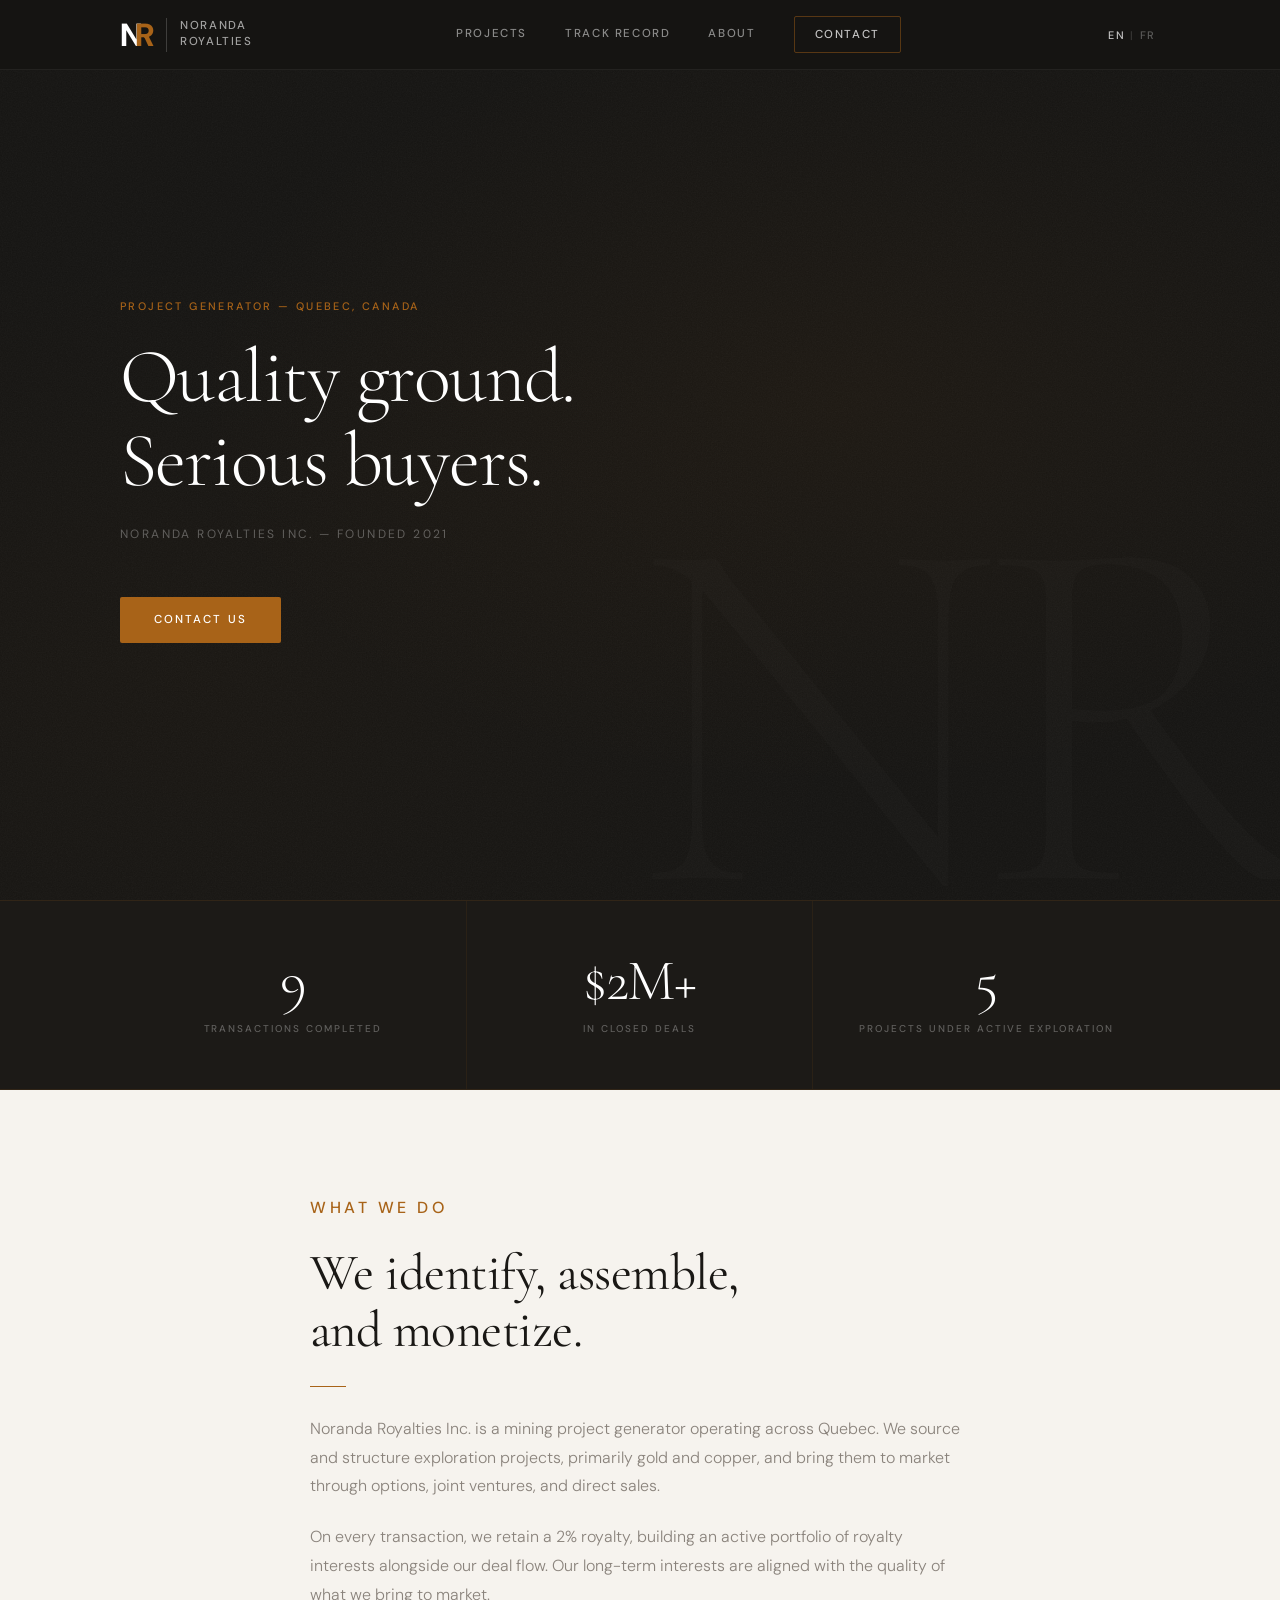
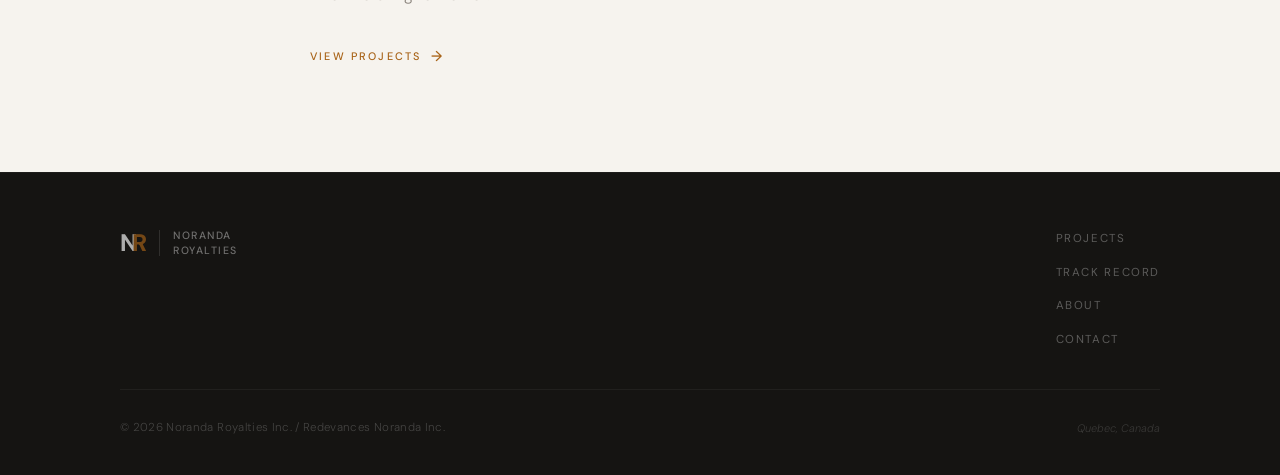
==== index.html @ e09256e7 "Add files via upload" ====
<!DOCTYPE html>
<html lang="en" data-lang="en">
<head>
  <meta charset="UTF-8">
  <meta name="viewport" content="width=device-width, initial-scale=1.0">
  <title data-title-en="Noranda Royalties — Mining Project Generator, Quebec" data-title-fr="Redevances Noranda — Générateur de Projets Miniers, Québec">
    Noranda Royalties — Mining Project Generator, Quebec
  </title>
  <meta name="description" content="Noranda Royalties Inc. — Mining project generator. Gold, copper and lithium exploration projects in Quebec, Canada.">
  <link rel="icon" type="image/svg+xml" href="assets/favicon.svg">
  <link rel="stylesheet" href="style.css">
</head>
<body>

  <!-- ── NAVBAR ── -->
  <nav class="navbar">
    <div class="container">
      <a href="index.html" class="nav-logo">
        <div class="logo-mark">
          <span class="logo-n">N</span><span class="logo-r">R</span>
        </div>
        <div class="logo-sep"></div>
        <div class="logo-wordmark">
          <span class="logo-w1">NORANDA</span>
          <span class="logo-w2">ROYALTIES</span>
        </div>
      </a>

      <div class="nav-links">
        <a href="projects.html" data-en="Projects" data-fr="Projets">Projects</a>
        <a href="track-record.html" data-en="Track Record" data-fr="Historique">Track Record</a>
        <a href="about.html" data-en="About" data-fr="À Propos">About</a>
        <a href="contact.html" class="nav-cta" data-en="Contact" data-fr="Contact">Contact</a>
      </div>

      <div class="nav-controls">
        <button class="lang-toggle" onclick="toggleLanguage()" aria-label="Toggle language">
          <span class="lang-en lang-active">EN</span>
          <span class="lang-sep">|</span>
          <span class="lang-fr">FR</span>
        </button>
        <button class="hamburger" onclick="toggleMenu()" aria-label="Menu">
          <span></span><span></span><span></span>
        </button>
      </div>
    </div>
  </nav>

  <!-- ── MOBILE MENU ── -->
  <div class="mobile-menu" id="mobileMenu">
    <a href="index.html" onclick="closeMobileMenu()" data-en="Home" data-fr="Accueil">Home</a>
    <a href="projects.html" onclick="closeMobileMenu()" data-en="Projects" data-fr="Projets">Projects</a>
    <a href="track-record.html" onclick="closeMobileMenu()" data-en="Track Record" data-fr="Historique">Track Record</a>
    <a href="about.html" onclick="closeMobileMenu()" data-en="About" data-fr="À Propos">About</a>
    <a href="contact.html" class="mobile-cta" onclick="closeMobileMenu()" data-en="Contact Us" data-fr="Contactez-Nous">Contact Us</a>
    <div class="mobile-lang">
      <button onclick="setLanguage('en'); closeMobileMenu();" class="lang-en">EN</button>
      <button onclick="setLanguage('fr'); closeMobileMenu();" class="lang-fr">FR</button>
    </div>
  </div>

  <!-- ── HERO ── -->
  <main>
    <section class="hero">
      <div class="hero-bg-mark" aria-hidden="true">NR</div>
      <div class="container">
        <div class="hero-content">
          <p class="eyebrow fade-in"
            data-en="Project Generator — Quebec, Canada"
            data-fr="Générateur de Projets — Québec, Canada">
            Project Generator — Quebec, Canada
          </p>
          <h1 class="fade-in delay-1"
            data-en="Quality ground.<br>Serious buyers."
            data-fr="Des terrains de qualité.<br>Des acheteurs sérieux.">
            Quality ground.<br>Serious buyers.
          </h1>
          <p class="hero-sub fade-in delay-2"
            data-en="Noranda Royalties Inc. — Founded 2021"
            data-fr="Redevances Noranda Inc. — Fondée en 2021">
            Noranda Royalties Inc. — Founded 2021
          </p>
          <a href="contact.html" class="btn-primary fade-in delay-3"
            data-en="Contact Us"
            data-fr="Contactez-Nous">
            Contact Us
          </a>
        </div>
      </div>
    </section>

    <!-- ── STATS BAND ── -->
    <section class="stats-band">
      <div class="container">
        <div class="stat fade-in">
          <span class="stat-number">9</span>
          <span class="stat-label" data-en="Transactions Completed" data-fr="Transactions Conclues">Transactions Completed</span>
        </div>
        <div class="stat fade-in delay-1">
          <span class="stat-number">$2M+</span>
          <span class="stat-label" data-en="In Closed Deals" data-fr="En Ententes Conclues">In Closed Deals</span>
        </div>
        <div class="stat fade-in delay-2">
          <span class="stat-number">5</span>
          <span class="stat-label" data-en="Projects Under Active Exploration" data-fr="Projets en Exploration Active">Projects Under Active Exploration</span>
        </div>
      </div>
    </section>

    <!-- ── INTRO ── -->
    <section class="intro-section">
      <div class="container">
        <p class="eyebrow fade-in" data-en="What We Do" data-fr="Ce Que Nous Faisons">What We Do</p>
        <h2 class="fade-in delay-1"
          data-en="We identify, assemble,<br>and monetize."
          data-fr="Nous identifions, assemblons<br>et monétisons.">
          We identify, assemble,<br>and monetize.
        </h2>
        <span class="gold-rule fade-in delay-1"></span>
        <p class="fade-in delay-2"
          data-en="Noranda Royalties Inc. is a mining project generator operating across Quebec. We source and structure exploration projects, primarily gold and copper, and bring them to market through options, joint ventures, and direct sales."
          data-fr="Redevances Noranda Inc. est un générateur de projets miniers opérant à travers le Québec. Nous sourceons et structurons des projets d'exploration, principalement aurifères et cuprifères, et les mettons en marché via des options, des coentreprises et des ventes directes.">
          Noranda Royalties Inc. is a mining project generator operating across Quebec. We source and structure exploration projects, primarily gold and copper, and bring them to market through options, joint ventures, and direct sales.
        </p>
        <p class="fade-in delay-3"
          data-en="On every transaction, we retain a 2% royalty, building an active portfolio of royalty interests alongside our deal flow. Our long-term interests are aligned with the quality of what we bring to market."
          data-fr="Sur chaque transaction, nous conservons une redevance de 2 %, constituant un portefeuille actif d'intérêts de redevance parallèlement à notre flux d'affaires. Nos intérêts à long terme sont alignés sur la qualité de ce que nous apportons au marché.">
          On every transaction, we retain a 2% royalty, building an active portfolio of royalty interests alongside our deal flow. Our long-term interests are aligned with the quality of what we bring to market.
        </p>
        <a href="projects.html" class="text-link fade-in delay-3"
          data-en="View Projects"
          data-fr="Voir les Projets">
          View Projects
        </a>
      </div>
    </section>
  </main>

  <!-- ── FOOTER ── -->
  <footer class="footer">
    <div class="container">
      <div class="footer-top">
        <a href="index.html" class="nav-logo" style="opacity:0.65;">
          <div class="logo-mark" style="font-size:1.5rem;">
            <span class="logo-n">N</span><span class="logo-r">R</span>
          </div>
          <div class="logo-sep" style="height:26px;"></div>
          <div class="logo-wordmark">
            <span class="logo-w1" style="font-size:0.66rem;">NORANDA</span>
            <span class="logo-w2" style="font-size:0.66rem;">ROYALTIES</span>
          </div>
        </a>
        <nav class="footer-nav">
          <a href="projects.html" data-en="Projects" data-fr="Projets">Projects</a>
          <a href="track-record.html" data-en="Track Record" data-fr="Historique">Track Record</a>
          <a href="about.html" data-en="About" data-fr="À Propos">About</a>
          <a href="contact.html" data-en="Contact" data-fr="Contact">Contact</a>
        </nav>
      </div>
      <div class="footer-bottom">
        <p class="footer-copy"
          data-en="© 2026 Noranda Royalties Inc. / Redevances Noranda Inc."
          data-fr="© 2026 Redevances Noranda Inc. / Noranda Royalties Inc.">
          © 2026 Noranda Royalties Inc. / Redevances Noranda Inc.
        </p>
        <p class="footer-tagline"
          data-en="Quebec, Canada"
          data-fr="Québec, Canada">
          Quebec, Canada
        </p>
      </div>
    </div>
  </footer>

  <script src="script.js"></script>
</body>
</html>
---- style.css ----
/* ═══════════════════════════════════════════════════
   NORANDA ROYALTIES — Global Stylesheet
   Aesthetic: Geological Precision
   Dark luxury-industrial · Typography-first · Restrained
═══════════════════════════════════════════════════ */

@import url('https://fonts.googleapis.com/css2?family=Cormorant+Garamond:ital,wght@0,300;0,400;0,500;0,600;1,300;1,400&family=DM+Sans:opsz,wght@9..40,300;9..40,400;9..40,500;9..40,700&display=swap');

/* ── Variables ── */
:root {
  --bg-dark:      #151412;
  --bg-dark-alt:  #1C1A17;
  --gold:         #A86318;
  --gold-muted:   rgba(168, 99, 24, 0.45);
  --bg-light:     #F6F3EE;
  --bg-warm:      #EFECE7;
  --white:        #FFFFFF;
  --text-dark:    #1A1815;
  --text-mid:     #4A4542;
  --text-muted:   #8A837C;
  --rule:         rgba(168, 99, 24, 0.18);
  --ease-out:     cubic-bezier(0.16, 1, 0.3, 1);
  --ease-in-out:  cubic-bezier(0.4, 0, 0.2, 1);
  --radius:       2px;
  --max-width:    1120px;
}

/* ── Reset ── */
*, *::before, *::after { box-sizing: border-box; margin: 0; padding: 0; }

html { scroll-behavior: smooth; font-size: 16px; }

body {
  font-family: 'DM Sans', sans-serif;
  font-weight: 400;
  font-optical-sizing: auto;
  background: var(--white);
  color: var(--text-dark);
  line-height: 1.7;
  -webkit-font-smoothing: antialiased;
  -moz-osx-font-smoothing: grayscale;
}

img { max-width: 100%; display: block; }
a { text-decoration: none; color: inherit; }
ul { list-style: none; }

/* ── Container ── */
.container {
  width: 100%;
  max-width: var(--max-width);
  margin: 0 auto;
  padding: 0 40px;
}

/* ── Typography ── */
h1, h2, h3, h4 {
  font-family: 'Cormorant Garamond', serif;
  line-height: 1.1;
  font-optical-sizing: auto;
}

h1 {
  font-size: clamp(3rem, 6vw, 5.5rem);
  font-weight: 400;
  letter-spacing: -0.02em;
}

h2 {
  font-size: clamp(2.1rem, 4vw, 3.2rem);
  font-weight: 400;
  letter-spacing: -0.01em;
}

h3 {
  font-size: clamp(1.3rem, 2vw, 1.65rem);
  font-weight: 400;
}

p {
  line-height: 1.8;
  color: var(--text-muted);
  font-weight: 300;
}

.eyebrow {
  font-family: 'DM Sans', sans-serif;
  font-size: 0.68rem;
  font-weight: 500;
  letter-spacing: 0.22em;
  text-transform: uppercase;
  color: var(--gold);
}

/* ── Gold Rule (thin line motif) ── */
.gold-rule {
  display: block;
  width: 36px;
  height: 1px;
  background: var(--gold);
  margin: 28px 0;
  opacity: 0.7;
}

/* ── Buttons ── */
.btn-primary {
  display: inline-block;
  padding: 13px 34px;
  background: var(--gold);
  color: var(--white);
  font-family: 'DM Sans', sans-serif;
  font-size: 0.72rem;
  font-weight: 500;
  letter-spacing: 0.18em;
  text-transform: uppercase;
  border: none;
  border-radius: var(--radius);
  cursor: pointer;
  transition: background 0.3s var(--ease-out), transform 0.3s var(--ease-out);
}

.btn-primary:hover {
  background: #BC7020;
  transform: translateY(-1px);
}

.btn-outline {
  display: inline-block;
  padding: 11px 28px;
  background: transparent;
  color: var(--text-dark);
  font-family: 'DM Sans', sans-serif;
  font-size: 0.72rem;
  font-weight: 500;
  letter-spacing: 0.18em;
  text-transform: uppercase;
  border: 1px solid rgba(0,0,0,0.2);
  border-radius: var(--radius);
  cursor: pointer;
  transition: border-color 0.25s, color 0.25s, transform 0.3s var(--ease-out);
}

.btn-outline:hover {
  border-color: var(--gold);
  color: var(--gold);
  transform: translateY(-1px);
}

.btn-outline-light {
  display: inline-block;
  padding: 11px 28px;
  background: transparent;
  color: rgba(255,255,255,0.7);
  font-family: 'DM Sans', sans-serif;
  font-size: 0.72rem;
  font-weight: 500;
  letter-spacing: 0.18em;
  text-transform: uppercase;
  border: 1px solid rgba(255,255,255,0.2);
  border-radius: var(--radius);
  cursor: pointer;
  transition: border-color 0.25s, color 0.25s, transform 0.3s var(--ease-out);
}

.btn-outline-light:hover {
  border-color: var(--gold);
  color: var(--white);
}

/* ── NAVBAR ── */
.navbar {
  position: fixed;
  top: 0; left: 0; right: 0;
  z-index: 1000;
  background: var(--bg-dark);
  border-bottom: 1px solid rgba(255,255,255,0.04);
  height: 70px;
  transition: border-color 0.4s, box-shadow 0.4s;
}

.navbar .container {
  display: flex;
  align-items: center;
  justify-content: space-between;
  height: 100%;
}

/* Logo */
.nav-logo {
  display: flex;
  align-items: center;
  gap: 13px;
  flex-shrink: 0;
}

.logo-mark {
  display: flex;
  align-items: flex-end;
  font-family: 'DM Sans', sans-serif;
  font-weight: 800;
  font-size: 2rem;
  line-height: 1;
}

.logo-n { color: var(--white); letter-spacing: -0.04em; }
.logo-r { color: var(--gold); margin-left: -0.2em; letter-spacing: -0.04em; }

.logo-sep {
  width: 1px;
  height: 34px;
  background: rgba(255,255,255,0.18);
  flex-shrink: 0;
}

.logo-wordmark {
  display: flex;
  flex-direction: column;
  gap: 1px;
}

.logo-w1, .logo-w2 {
  font-family: 'DM Sans', sans-serif;
  font-weight: 500;
  font-size: 0.72rem;
  letter-spacing: 0.14em;
  color: rgba(255,255,255,0.6);
  line-height: 1.3;
  white-space: nowrap;
}

/* Nav links */
.nav-links {
  display: flex;
  align-items: center;
  gap: 38px;
}

.nav-links a {
  font-size: 0.72rem;
  font-weight: 500;
  letter-spacing: 0.14em;
  text-transform: uppercase;
  color: rgba(255,255,255,0.5);
  transition: color 0.25s;
  position: relative;
  padding-bottom: 2px;
}

.nav-links a::after {
  content: '';
  position: absolute;
  bottom: -2px; left: 0;
  width: 100%; height: 1px;
  background: var(--gold);
  transform: scaleX(0);
  transform-origin: left;
  transition: transform 0.35s var(--ease-out);
}

.nav-links a:hover,
.nav-links a.active { color: var(--white); }

.nav-links a:hover::after,
.nav-links a.active::after { transform: scaleX(1); }

.nav-links a.nav-cta {
  color: rgba(255,255,255,0.75);
  padding: 8px 20px;
  border: 1px solid rgba(168, 99, 24, 0.45);
  border-radius: var(--radius);
  letter-spacing: 0.14em;
}

.nav-links a.nav-cta::after { display: none; }

.nav-links a.nav-cta:hover {
  border-color: var(--gold);
  color: var(--white);
  background: rgba(168,99,24,0.08);
}

/* Nav Controls */
.nav-controls {
  display: flex;
  align-items: center;
  gap: 18px;
}

.lang-toggle {
  background: none;
  border: none;
  cursor: pointer;
  display: flex;
  align-items: center;
  gap: 5px;
  font-family: 'DM Sans', sans-serif;
  font-size: 0.68rem;
  font-weight: 500;
  letter-spacing: 0.14em;
  color: rgba(255,255,255,0.3);
  transition: color 0.25s;
  padding: 4px;
}

.lang-toggle:hover { color: rgba(255,255,255,0.6); }
.lang-toggle .lang-active { color: rgba(255,255,255,0.75); }
.lang-toggle .lang-sep { color: rgba(255,255,255,0.15); }

/* Hamburger */
.hamburger {
  display: none;
  flex-direction: column;
  gap: 5px;
  background: none;
  border: none;
  cursor: pointer;
  padding: 4px;
}

.hamburger span {
  display: block;
  width: 20px; height: 1.5px;
  background: rgba(255,255,255,0.6);
  border-radius: 2px;
  transition: transform 0.35s var(--ease-out), opacity 0.25s;
}

/* Mobile menu */
.mobile-menu {
  display: none;
  position: fixed;
  top: 70px; left: 0; right: 0; bottom: 0;
  background: var(--bg-dark);
  z-index: 999;
  flex-direction: column;
  align-items: center;
  justify-content: center;
  gap: 36px;
}

.mobile-menu.open { display: flex; }

.mobile-menu a {
  font-family: 'Cormorant Garamond', serif;
  font-size: 2.2rem;
  font-weight: 300;
  color: rgba(255,255,255,0.7);
  letter-spacing: 0.04em;
  transition: color 0.25s;
}

.mobile-menu a:hover { color: var(--white); }

.mobile-menu .mobile-cta {
  font-family: 'DM Sans', sans-serif;
  font-size: 0.72rem;
  font-weight: 500;
  letter-spacing: 0.18em;
  text-transform: uppercase;
  color: var(--white) !important;
  padding: 12px 32px;
  border: 1px solid rgba(168,99,24,0.5);
  border-radius: var(--radius);
  margin-top: 8px;
}

.mobile-menu .mobile-lang {
  display: flex;
  gap: 20px;
  margin-top: 16px;
}

.mobile-menu .mobile-lang button {
  background: none; border: none;
  color: rgba(255,255,255,0.35);
  font-family: 'DM Sans', sans-serif;
  font-size: 0.72rem; font-weight: 500;
  letter-spacing: 0.14em;
  cursor: pointer;
  transition: color 0.25s;
}

.mobile-menu .mobile-lang button.lang-active { color: rgba(255,255,255,0.75); }

/* ── PAGE HEADER ── */
.page-header {
  padding: 136px 0 72px;
  background: var(--bg-dark);
  position: relative;
  overflow: hidden;
}

.page-header::after {
  content: '';
  position: absolute;
  bottom: 0; left: 0; right: 0;
  height: 1px;
  background: linear-gradient(90deg, transparent, rgba(168,99,24,0.3), transparent);
}

.page-header h1 { color: var(--white); margin-top: 16px; }

/* ── HERO ── */
.hero {
  min-height: 100vh;
  background: var(--bg-dark);
  display: flex;
  align-items: center;
  padding: 120px 0 80px;
  position: relative;
  overflow: hidden;
  isolation: isolate;
}

/* Grain texture */
.hero::before {
  content: '';
  position: absolute;
  inset: 0;
  background-image: url("data:image/svg+xml,%3Csvg xmlns='http://www.w3.org/2000/svg' width='500' height='500'%3E%3Cfilter id='g'%3E%3CfeTurbulence type='fractalNoise' baseFrequency='0.8' numOctaves='4' stitchTiles='stitch'/%3E%3CfeColorMatrix type='saturate' values='0'/%3E%3C/filter%3E%3Crect width='500' height='500' filter='url(%23g)'/%3E%3C/svg%3E");
  opacity: 0.05;
  pointer-events: none;
  z-index: 0;
}

/* Radial light */
.hero::after {
  content: '';
  position: absolute;
  inset: 0;
  background:
    radial-gradient(ellipse at 65% 45%, rgba(168,99,24,0.055) 0%, transparent 55%),
    radial-gradient(ellipse at 15% 75%, rgba(168,99,24,0.03) 0%, transparent 45%);
  pointer-events: none;
  z-index: 0;
}

/* Decorative large background lettermark */
.hero-bg-mark {
  position: absolute;
  bottom: -8%;
  right: -1%;
  font-family: 'Cormorant Garamond', serif;
  font-size: min(40vw, 560px);
  font-weight: 300;
  color: rgba(255,255,255,0.012);
  line-height: 1;
  pointer-events: none;
  user-select: none;
  letter-spacing: -0.05em;
  z-index: 0;
}

.hero-content {
  position: relative;
  z-index: 1;
}

.hero h1 {
  color: var(--white);
  margin: 18px 0 20px;
  max-width: 680px;
  font-weight: 300;
}

.hero-sub {
  font-size: 0.75rem;
  font-weight: 400;
  letter-spacing: 0.2em;
  text-transform: uppercase;
  color: rgba(255,255,255,0.3);
  margin-bottom: 52px;
}

/* ── STATS BAND ── */
.stats-band {
  background: var(--bg-dark-alt);
  padding: 0;
  border-top: 1px solid rgba(168,99,24,0.15);
  border-bottom: 1px solid rgba(168,99,24,0.15);
}

.stats-band .container {
  display: grid;
  grid-template-columns: repeat(3, 1fr);
}

.stat {
  padding: 52px 32px;
  text-align: center;
  border-right: 1px solid rgba(168,99,24,0.1);
}

.stat:last-child { border-right: none; }

.stat-number {
  display: block;
  font-family: 'Cormorant Garamond', serif;
  font-size: clamp(2.6rem, 4.5vw, 3.8rem);
  font-weight: 300;
  color: var(--white);
  line-height: 1;
  margin-bottom: 10px;
  letter-spacing: -0.02em;
}

.stat-label {
  display: block;
  font-size: 0.62rem;
  font-weight: 500;
  letter-spacing: 0.2em;
  text-transform: uppercase;
  color: rgba(255,255,255,0.3);
}

/* ── INTRO SECTION ── */
.intro-section {
  padding: 104px 0;
  background: var(--bg-light);
}

.intro-section .container { max-width: 740px; }
.intro-section h2 { margin: 16px 0; }
.intro-section p { font-size: 1rem; margin-bottom: 22px; }

.text-link {
  display: inline-flex;
  align-items: center;
  gap: 10px;
  font-size: 0.68rem;
  font-weight: 500;
  letter-spacing: 0.2em;
  text-transform: uppercase;
  color: var(--gold);
  margin-top: 12px;
  transition: gap 0.35s var(--ease-out);
}

.text-link:hover { gap: 16px; }
.text-link::after { content: '→'; font-size: 0.9rem; }

/* ── PROJECTS PAGE ── */
.projects-section {
  padding: 80px 0 104px;
  background: var(--bg-light);
}

.project-list { margin-top: 64px; }

.project-row {
  display: flex;
  align-items: center;
  justify-content: space-between;
  padding: 40px 48px;
  background: var(--white);
  border-bottom: 1px solid rgba(0,0,0,0.06);
  position: relative;
  transition: transform 0.35s var(--ease-out);
}

.project-row::before {
  content: '';
  position: absolute;
  left: 0; top: 0; bottom: 0;
  width: 2px;
  background: var(--gold);
  opacity: 0;
  transition: opacity 0.35s;
}

.project-row:hover { transform: translateX(6px); }
.project-row:hover::before { opacity: 1; }

.project-row.retained { opacity: 0.5; cursor: default; }
.project-row.retained:hover { transform: none; }
.project-row.retained:hover::before { opacity: 0; }

.project-info { flex: 1; }

.project-commodity {
  font-size: 0.62rem;
  font-weight: 500;
  letter-spacing: 0.2em;
  text-transform: uppercase;
  color: var(--gold);
  margin-bottom: 10px;
}

.project-row.retained .project-commodity { color: var(--text-muted); }

.project-info h3 { font-size: clamp(1.2rem, 2vw, 1.55rem); margin-bottom: 8px; }

.project-meta {
  font-size: 0.8rem;
  color: var(--text-muted);
  font-weight: 300;
}

.project-status {
  display: flex;
  align-items: center;
  gap: 7px;
  font-size: 0.65rem;
  font-weight: 500;
  letter-spacing: 0.16em;
  text-transform: uppercase;
  margin: 0 48px;
  white-space: nowrap;
}

.status-dot {
  width: 5px; height: 5px;
  border-radius: 50%;
  background: #3DAA67;
  flex-shrink: 0;
}

.status-dot.retained { background: rgba(0,0,0,0.2); }
.project-status.active-status { color: #3DAA67; }
.project-status.retained-status { color: var(--text-muted); }

.project-action { flex-shrink: 0; }

.projects-disclaimer {
  margin-top: 52px;
  padding-left: 24px;
  border-left: 1px solid var(--rule);
}

.projects-disclaimer p {
  font-size: 0.8rem;
  font-style: italic;
  color: var(--text-muted);
}

/* ── TRACK RECORD PAGE ── */
.track-stats-section {
  padding: 80px 0 96px;
  background: var(--bg-dark);
  position: relative;
  overflow: hidden;
}

.track-stats-section::before {
  content: '';
  position: absolute;
  inset: 0;
  background-image: url("data:image/svg+xml,%3Csvg xmlns='http://www.w3.org/2000/svg' width='500' height='500'%3E%3Cfilter id='g'%3E%3CfeTurbulence type='fractalNoise' baseFrequency='0.8' numOctaves='4' stitchTiles='stitch'/%3E%3CfeColorMatrix type='saturate' values='0'/%3E%3C/filter%3E%3Crect width='500' height='500' filter='url(%23g)'/%3E%3C/svg%3E");
  opacity: 0.04;
  pointer-events: none;
}

.track-intro {
  position: relative;
  z-index: 1;
  max-width: 600px;
  margin-bottom: 64px;
}

.track-intro p { color: rgba(255,255,255,0.35); }

.track-stats-grid {
  position: relative;
  z-index: 1;
  display: grid;
  grid-template-columns: repeat(3, 1fr);
  border: 1px solid rgba(168,99,24,0.15);
}

.track-stat {
  text-align: center;
  padding: 52px 24px;
  border-right: 1px solid rgba(168,99,24,0.1);
}

.track-stat:last-child { border-right: none; }

.track-stat-number {
  display: block;
  font-family: 'Cormorant Garamond', serif;
  font-size: clamp(3rem, 5.5vw, 5rem);
  font-weight: 300;
  color: var(--white);
  line-height: 1;
  margin-bottom: 14px;
  letter-spacing: -0.02em;
}

.track-stat-label {
  display: block;
  font-size: 0.6rem;
  font-weight: 500;
  letter-spacing: 0.22em;
  text-transform: uppercase;
  color: rgba(255,255,255,0.3);
}

/* Clients statement */
.clients-section {
  padding: 96px 0;
  background: var(--bg-light);
}

.clients-inner { max-width: 680px; }
.clients-inner h2 { margin: 16px 0; }

.clients-statement {
  font-size: 1.05rem;
  color: var(--text-mid);
  line-height: 1.85;
  font-weight: 300;
  margin-top: 20px;
}

.clients-statement strong {
  color: var(--text-dark);
  font-weight: 500;
}

/* ── ABOUT PAGE ── */
.about-section {
  padding: 80px 0 104px;
  background: var(--bg-light);
}

.about-grid {
  display: grid;
  grid-template-columns: 1fr 1fr;
  gap: 96px;
  align-items: start;
  margin-top: 64px;
}

.about-block h2 { margin: 16px 0; }
.about-block p { margin-bottom: 20px; }

.about-values {
  padding: 80px 0;
  background: var(--bg-dark);
  position: relative;
  overflow: hidden;
}

.about-values::before {
  content: '';
  position: absolute;
  inset: 0;
  background-image: url("data:image/svg+xml,%3Csvg xmlns='http://www.w3.org/2000/svg' width='500' height='500'%3E%3Cfilter id='g'%3E%3CfeTurbulence type='fractalNoise' baseFrequency='0.8' numOctaves='4' stitchTiles='stitch'/%3E%3CfeColorMatrix type='saturate' values='0'/%3E%3C/filter%3E%3Crect width='500' height='500' filter='url(%23g)'/%3E%3C/svg%3E");
  opacity: 0.04;
  pointer-events: none;
}

.values-grid {
  position: relative;
  z-index: 1;
  display: grid;
  grid-template-columns: repeat(3, 1fr);
  gap: 48px;
  margin-top: 52px;
}

.value-item {
  border-top: 1px solid rgba(168,99,24,0.25);
  padding-top: 28px;
}

.value-item h4 {
  font-family: 'Cormorant Garamond', serif;
  font-size: 1.25rem;
  font-weight: 400;
  color: var(--white);
  margin-bottom: 12px;
  letter-spacing: 0.01em;
}

.value-item p {
  font-size: 0.85rem;
  color: rgba(255,255,255,0.35);
  line-height: 1.75;
  font-weight: 300;
}

/* ── CONTACT PAGE ── */
.contact-section {
  padding: 80px 0 120px;
  background: var(--bg-light);
}

.contact-grid {
  display: grid;
  grid-template-columns: 1fr 1.5fr;
  gap: 96px;
  align-items: start;
  margin-top: 64px;
}

.contact-info h2 { margin: 16px 0; }
.contact-info p { margin-bottom: 18px; }

.contact-email-wrap {
  display: flex;
  align-items: center;
  gap: 16px;
  margin-top: 32px;
  flex-wrap: wrap;
}

.contact-email {
  display: inline-flex;
  align-items: center;
  gap: 10px;
  font-family: var(--font-display);
  font-size: clamp(1.15rem, 2.4vw, 1.85rem);
  font-weight: 400;
  color: var(--gold);
  letter-spacing: -0.01em;
  position: relative;
  transition: color 0.3s;
}

.contact-email::after {
  content: '';
  position: absolute;
  bottom: -2px;
  left: 0;
  width: 0;
  height: 1px;
  background: var(--gold);
  transition: width 0.45s var(--ease-out);
}

.contact-email:hover::after { width: 100%; }

.contact-email-arrow {
  width: 18px;
  height: 18px;
  flex-shrink: 0;
  opacity: 0;
  transform: translate(-5px, 5px);
  transition: opacity 0.3s, transform 0.35s var(--ease-out);
}

.contact-email:hover .contact-email-arrow {
  opacity: 1;
  transform: translate(0, 0);
}

.contact-copy-btn {
  display: inline-flex;
  align-items: center;
  padding: 6px 14px;
  border: 1px solid var(--rule);
  background: transparent;
  color: var(--text-muted);
  font-family: var(--font-body);
  font-size: 0.7rem;
  font-weight: 500;
  letter-spacing: 0.1em;
  text-transform: uppercase;
  cursor: pointer;
  transition: border-color 0.25s, color 0.25s, background 0.25s;
  flex-shrink: 0;
}

.contact-copy-btn:hover {
  border-color: var(--gold);
  color: var(--gold);
}

.contact-copy-btn.copied {
  border-color: var(--gold);
  background: var(--gold);
  color: #fff;
}

.contact-response {
  margin-top: 48px;
  padding: 18px 0 18px 20px;
  border-left: 1px solid var(--rule);
}

.contact-response p {
  font-size: 0.82rem;
  font-style: italic;
  color: var(--text-muted);
}

/* Form */
.contact-form { display: flex; flex-direction: column; gap: 20px; }

.form-group { display: flex; flex-direction: column; gap: 8px; }

.form-group label {
  font-size: 0.62rem;
  font-weight: 500;
  letter-spacing: 0.18em;
  text-transform: uppercase;
  color: var(--text-mid);
}

.form-group input,
.form-group textarea {
  width: 100%;
  padding: 13px 16px;
  border: 1px solid rgba(0,0,0,0.12);
  border-radius: var(--radius);
  background: var(--white);
  font-family: 'DM Sans', sans-serif;
  font-size: 0.92rem;
  font-weight: 300;
  color: var(--text-dark);
  transition: border-color 0.25s;
  outline: none;
}

.form-group input:focus,
.form-group textarea:focus { border-color: var(--gold); }

.form-group textarea { resize: vertical; min-height: 150px; }

.contact-form .btn-primary { align-self: flex-start; margin-top: 4px; }

/* ── CTA SECTIONS ── */
.cta-dark {
  background: var(--bg-dark-alt);
  padding: 88px 0;
  text-align: center;
  border-top: 1px solid rgba(168,99,24,0.12);
}

.cta-dark h2 { color: var(--white); margin: 16px 0 14px; }
.cta-dark p { margin-bottom: 40px; }

/* ── FOOTER ── */
.footer {
  background: var(--bg-dark);
  padding: 56px 0 36px;
  border-top: 1px solid rgba(255,255,255,0.04);
}

.footer-top {
  display: flex;
  align-items: flex-start;
  justify-content: space-between;
  gap: 40px;
  padding-bottom: 40px;
  border-bottom: 1px solid rgba(255,255,255,0.05);
}

.footer-nav {
  display: flex;
  flex-direction: column;
  gap: 14px;
}

.footer-nav a {
  font-size: 0.72rem;
  font-weight: 400;
  letter-spacing: 0.14em;
  text-transform: uppercase;
  color: rgba(255,255,255,0.3);
  transition: color 0.25s;
}

.footer-nav a:hover { color: rgba(255,255,255,0.65); }

.footer-bottom {
  display: flex;
  align-items: center;
  justify-content: space-between;
  padding-top: 28px;
  gap: 20px;
}

.footer-copy { font-size: 0.72rem; color: rgba(255,255,255,0.2); letter-spacing: 0.03em; }
.footer-tagline { font-size: 0.68rem; color: rgba(255,255,255,0.15); font-style: italic; }

/* ── PROJECT ROW NUMBER ── */
.project-row {
  position: relative;
  counter-increment: project-counter;
}

.project-num {
  position: absolute;
  right: 48px;
  top: 50%;
  transform: translateY(-50%);
  font-family: 'Cormorant Garamond', serif;
  font-size: 5.5rem;
  font-weight: 300;
  color: rgba(0,0,0,0.04);
  line-height: 1;
  pointer-events: none;
  user-select: none;
  letter-spacing: -0.04em;
  transition: color 0.35s;
  z-index: 0;
}

.project-row:hover .project-num { color: rgba(168,99,24,0.06); }
.project-row.retained .project-num { display: none; }

.project-info, .project-status, .project-action {
  position: relative;
  z-index: 1;
}

/* ── SERVICE CARDS (About) ── */
.services-section {
  padding: 80px 0 96px;
  background: var(--bg-warm);
}

.services-grid {
  display: grid;
  grid-template-columns: repeat(2, 1fr);
  gap: 2px;
  margin-top: 52px;
  max-width: 880px;
  background: rgba(0,0,0,0.06);
}

.service-card {
  background: var(--white);
  padding: 44px 40px;
  transition: background 0.3s;
}

.service-card:hover { background: var(--bg-light); }

.service-icon {
  font-family: 'Cormorant Garamond', serif;
  font-size: 2.2rem;
  font-weight: 300;
  color: var(--gold);
  line-height: 1;
  margin-bottom: 20px;
  opacity: 0.7;
}

.service-card h4 {
  font-family: 'Cormorant Garamond', serif;
  font-size: 1.3rem;
  font-weight: 400;
  color: var(--text-dark);
  margin-bottom: 14px;
  letter-spacing: 0.01em;
}

.service-card p {
  font-size: 0.88rem;
  line-height: 1.75;
  color: var(--text-muted);
  font-weight: 300;
}

/* ── FOUNDER TAG ── */
.founder-tag {
  display: inline-flex;
  align-items: center;
  gap: 12px;
  margin-top: 40px;
  padding-top: 28px;
  border-top: 1px solid rgba(0,0,0,0.08);
}

.founder-tag-line {
  width: 24px;
  height: 1px;
  background: var(--gold);
  opacity: 0.6;
  flex-shrink: 0;
}

.founder-name {
  font-family: 'Cormorant Garamond', serif;
  font-size: 1.05rem;
  font-weight: 400;
  font-style: italic;
  color: var(--text-mid);
  letter-spacing: 0.02em;
}

.founder-title {
  font-size: 0.65rem;
  font-weight: 500;
  letter-spacing: 0.18em;
  text-transform: uppercase;
  color: var(--text-muted);
}

/* ── CLIENTS SECTION ENHANCED ── */
.clients-features {
  margin-top: 48px;
  display: grid;
  grid-template-columns: repeat(2, 1fr);
  gap: 2px;
  background: rgba(168,99,24,0.08);
}

.client-feature {
  background: var(--bg-light);
  padding: 36px 40px;
}

.client-feature-label {
  font-size: 0.62rem;
  font-weight: 500;
  letter-spacing: 0.2em;
  text-transform: uppercase;
  color: var(--gold);
  margin-bottom: 10px;
}

.client-feature p {
  font-size: 0.9rem;
  color: var(--text-mid);
  line-height: 1.75;
  font-weight: 300;
}

/* ── STAT COUNTER ANIMATION ── */
@keyframes countUp {
  from { opacity: 0; transform: translateY(8px); }
  to   { opacity: 1; transform: translateY(0); }
}

.stat-number.counted {
  animation: countUp 0.6s var(--ease-out) both;
}

/* ── PAGE HEADER DECORATION ── */
.page-header-num {
  position: absolute;
  right: -2%;
  bottom: -15%;
  font-family: 'Cormorant Garamond', serif;
  font-size: min(28vw, 320px);
  font-weight: 300;
  color: rgba(255,255,255,0.018);
  line-height: 1;
  pointer-events: none;
  user-select: none;
  letter-spacing: -0.04em;
}

/* ── ANIMATIONS ── */
.fade-in {
  opacity: 0;
  transform: translateY(20px);
  transition: opacity 0.75s var(--ease-out), transform 0.75s var(--ease-out);
}

.fade-in.visible { opacity: 1; transform: translateY(0); }
.fade-in.delay-1 { transition-delay: 0.1s; }
.fade-in.delay-2 { transition-delay: 0.2s; }
.fade-in.delay-3 { transition-delay: 0.32s; }
.fade-in.delay-4 { transition-delay: 0.44s; }

/* ── RESPONSIVE ── */
@media (max-width: 1024px) {
  .about-grid { grid-template-columns: 1fr; gap: 56px; }
  .contact-grid { grid-template-columns: 1fr; gap: 56px; }
  .values-grid { grid-template-columns: 1fr 1fr; gap: 32px; }
  .services-grid { grid-template-columns: 1fr; }
  .clients-features { grid-template-columns: 1fr; }
  .container { padding: 0 32px; }
}

@media (max-width: 768px) {
  .container { padding: 0 22px; }

  .nav-links { display: none; }
  .nav-controls .lang-toggle { display: none; }
  .hamburger { display: flex; }

  .hero { min-height: 90vh; padding: 100px 0 60px; }
  .hero-bg-mark { display: none; }

  .stats-band .container {
    display: flex;
    flex-direction: column;
  }

  .stat {
    border-right: none;
    border-bottom: 1px solid rgba(168,99,24,0.1);
    padding: 36px 24px;
  }

  .stat:last-child { border-bottom: none; }

  .track-stats-grid {
    grid-template-columns: 1fr;
  }

  .track-stat {
    border-right: none;
    border-bottom: 1px solid rgba(168,99,24,0.1);
  }

  .track-stat:last-child { border-bottom: none; }

  .project-row {
    flex-direction: column;
    align-items: flex-start;
    gap: 20px;
    padding: 28px 24px;
  }

  .project-status { margin: 0; }

  .values-grid { grid-template-columns: 1fr; }

  .footer-top { flex-direction: column; gap: 28px; }
  .footer-nav { flex-direction: row; flex-wrap: wrap; gap: 16px; }
  .footer-bottom { flex-direction: column; align-items: flex-start; gap: 6px; }

  .page-header { padding: 108px 0 52px; }
}

@media (max-width: 480px) {
  .logo-wordmark, .logo-sep { display: none; }
  .cta-dark { padding: 64px 0; }
}
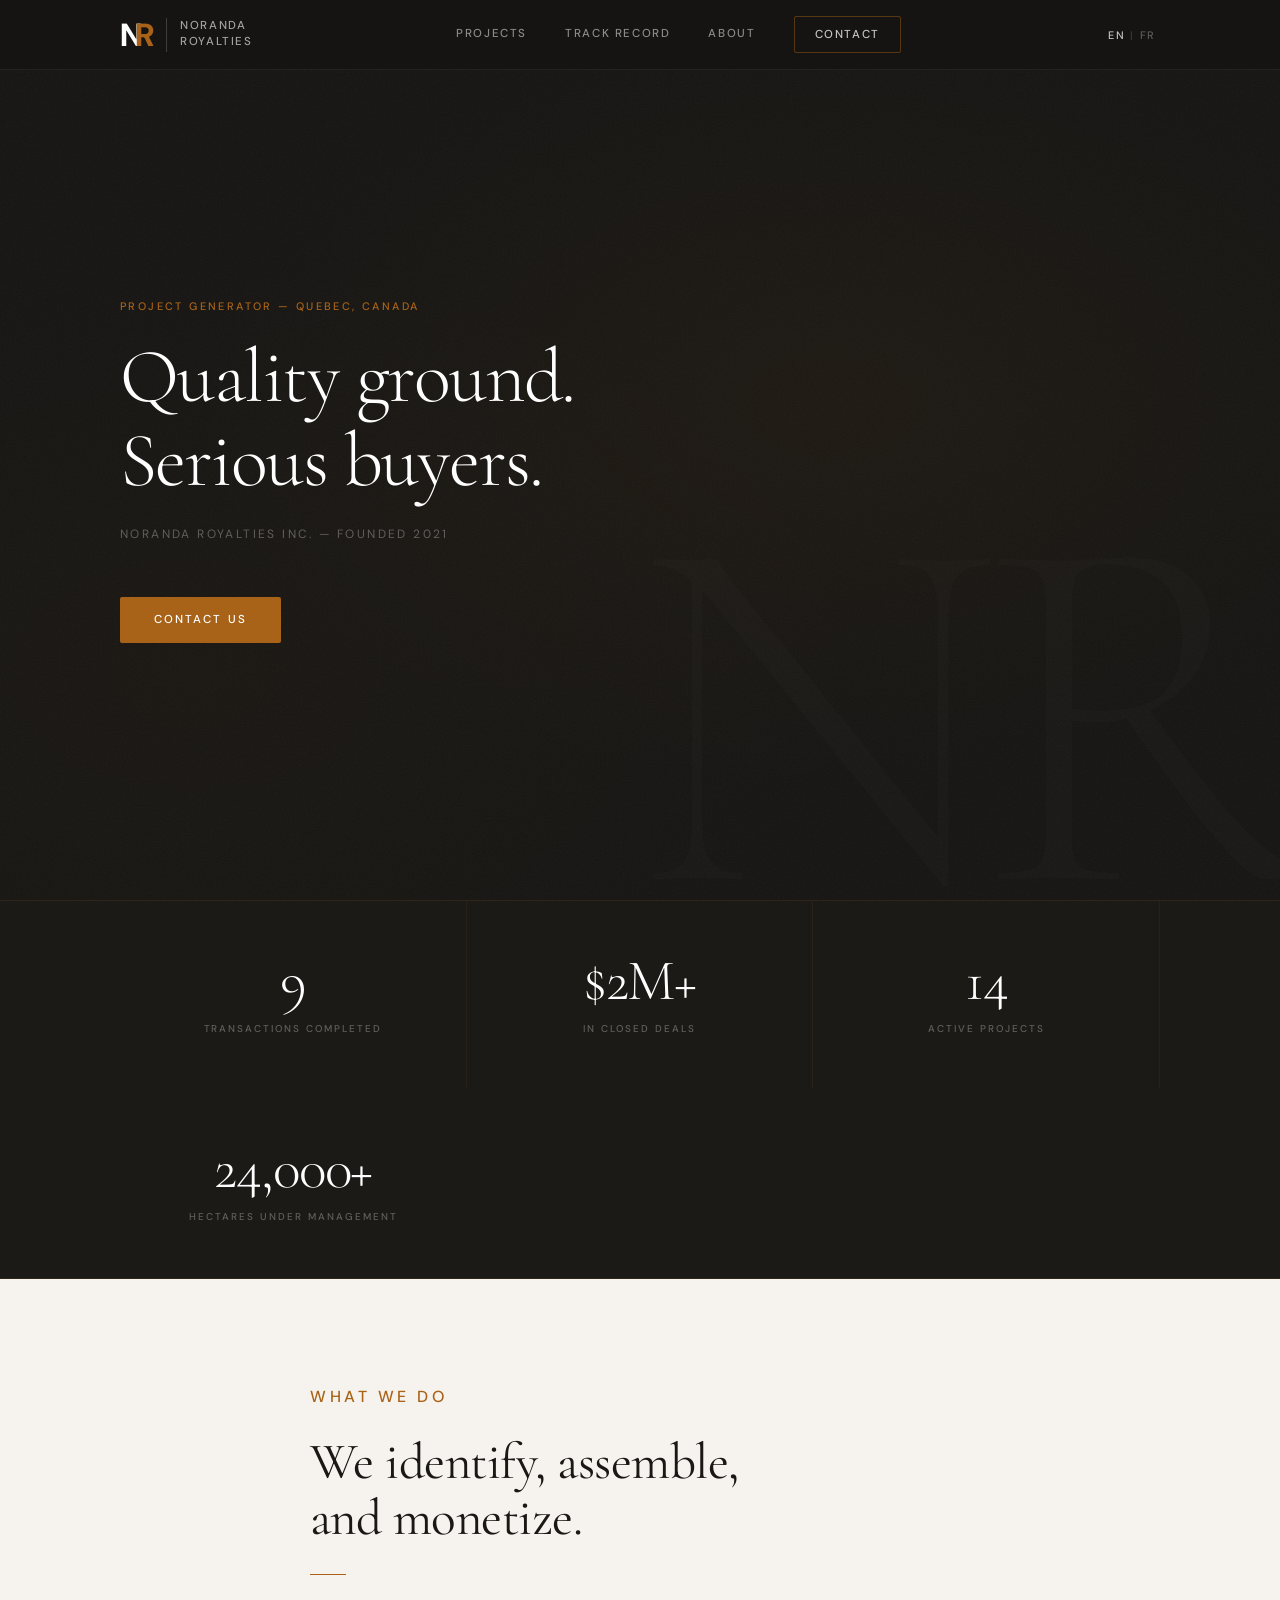
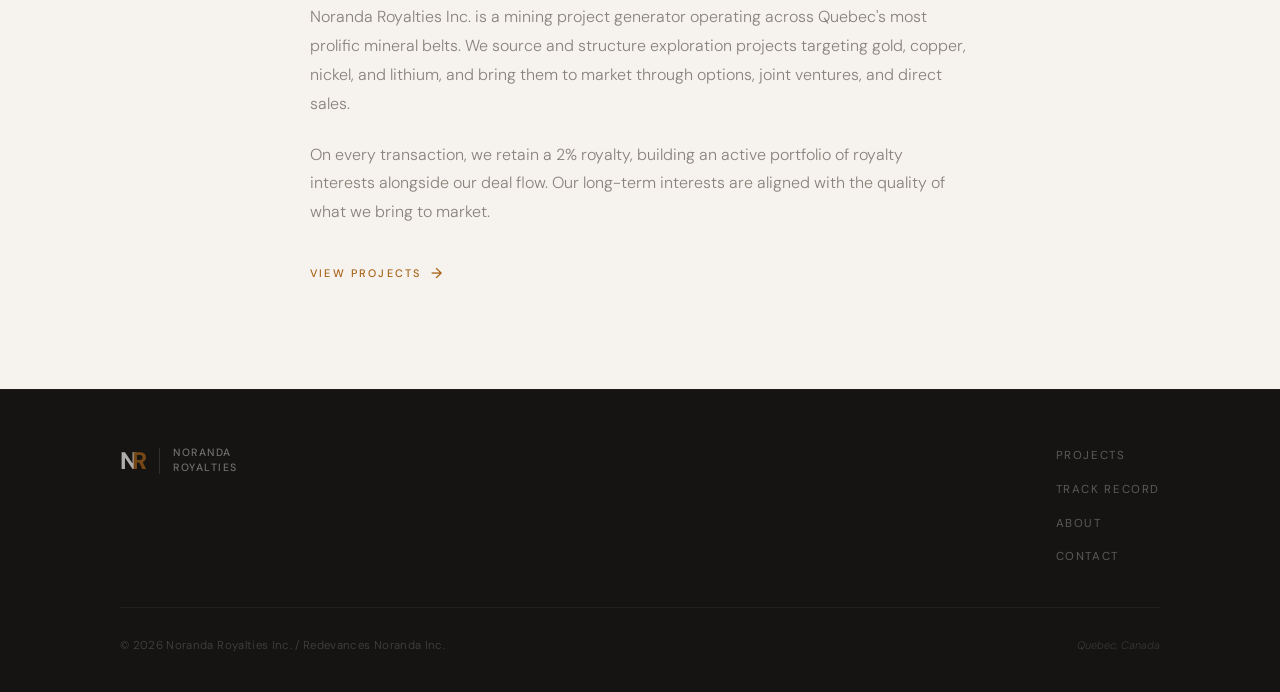
==== commit 0e0f667b: "Update website content to match current company state - 14 active projects listed by name (was 3 gen" ====
--- a/index.html
+++ b/index.html
@@ -101,8 +101,12 @@
           <span class="stat-label" data-en="In Closed Deals" data-fr="En Ententes Conclues">In Closed Deals</span>
         </div>
         <div class="stat fade-in delay-2">
-          <span class="stat-number">5</span>
-          <span class="stat-label" data-en="Projects Under Active Exploration" data-fr="Projets en Exploration Active">Projects Under Active Exploration</span>
+          <span class="stat-number">14</span>
+          <span class="stat-label" data-en="Active Projects" data-fr="Projets Actifs">Active Projects</span>
+        </div>
+        <div class="stat fade-in delay-3">
+          <span class="stat-number">24,000+</span>
+          <span class="stat-label" data-en="Hectares Under Management" data-fr="Hectares Sous Gestion">Hectares Under Management</span>
         </div>
       </div>
     </section>
@@ -118,9 +122,9 @@
         </h2>
         <span class="gold-rule fade-in delay-1"></span>
         <p class="fade-in delay-2"
-          data-en="Noranda Royalties Inc. is a mining project generator operating across Quebec. We source and structure exploration projects, primarily gold and copper, and bring them to market through options, joint ventures, and direct sales."
-          data-fr="Redevances Noranda Inc. est un générateur de projets miniers opérant à travers le Québec. Nous sourceons et structurons des projets d'exploration, principalement aurifères et cuprifères, et les mettons en marché via des options, des coentreprises et des ventes directes.">
-          Noranda Royalties Inc. is a mining project generator operating across Quebec. We source and structure exploration projects, primarily gold and copper, and bring them to market through options, joint ventures, and direct sales.
+          data-en="Noranda Royalties Inc. is a mining project generator operating across Quebec's most prolific mineral belts. We source and structure exploration projects targeting gold, copper, nickel, and lithium, and bring them to market through options, joint ventures, and direct sales."
+          data-fr="Redevances Noranda Inc. est un générateur de projets miniers opérant à travers les ceintures minérales les plus prolifiques du Québec. Nous sourceons et structurons des projets d'exploration ciblant l'or, le cuivre, le nickel et le lithium, et les mettons en marché via des options, des coentreprises et des ventes directes.">
+          Noranda Royalties Inc. is a mining project generator operating across Quebec's most prolific mineral belts. We source and structure exploration projects targeting gold, copper, nickel, and lithium, and bring them to market through options, joint ventures, and direct sales.
         </p>
         <p class="fade-in delay-3"
           data-en="On every transaction, we retain a 2% royalty, building an active portfolio of royalty interests alongside our deal flow. Our long-term interests are aligned with the quality of what we bring to market."
